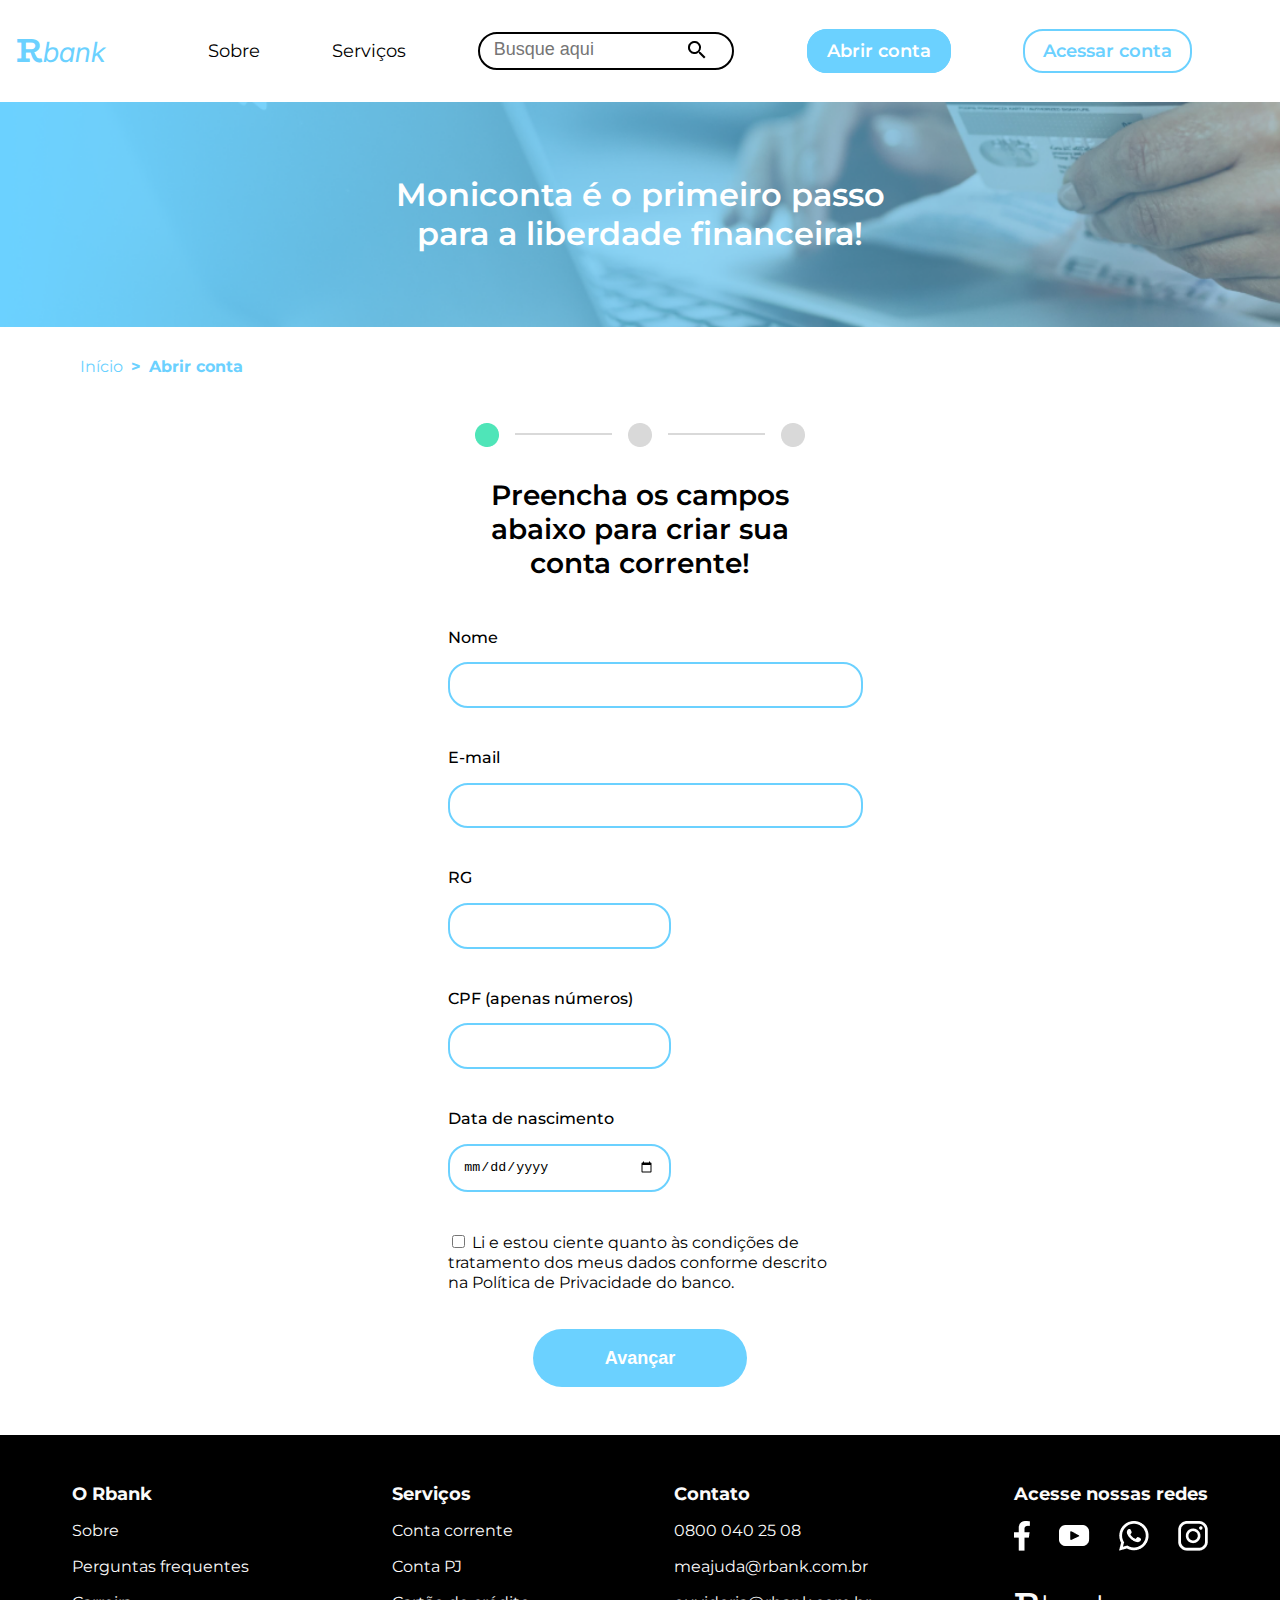
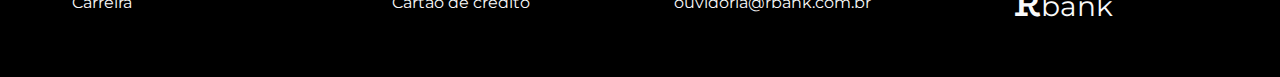
==== pages/abrir-conta-form.html @ 80e64116 "subindo repositório" ====
<!DOCTYPE html>
<html lang="pt">

<head>
    <meta charset="UTF-8">
    <meta http-equiv="X-UA-Compatible" content="IE=edge">
    <meta name="viewport" content="width=device-width, initial-scale=1.0">
    <title>Rbank - Abra sua conta</title>
    <link rel="stylesheet" href="../styles/styles.css">
    <link rel="stylesheet" href="../styles/formulario.css">
</head>

<body>
    <header class="cabecalho"></header>

    <section class="banner">
        <h3 class="banner__titulo">Moniconta é o primeiro passo para a liberdade financeira!</h3>
    </section>

    <main class="container">
        <nav class="breadcrumb" data-passo="1"></nav>

        <section class="formulario">
            <div class="formulario__container">
                <img src="../img/status-1.png" alt="Etapa um de três" class="formulario__etapas">
                <h2 class="formulario__titulo-texto">Preencha os campos abaixo para criar sua conta corrente!</h2>
            </div>
             
            <form class="principal__formulario" data-formulario>
                <!-- Campo de Nome -->
                <fieldset class="formulario__campo">
                    <label class="campo__etiqueta" for="nome">Nome</label>
                    <input type="text" name="nome" id="nome" class="campo__escrita" minlength="5" required />
                    <div class="mensagem-erro"></span>
                </fieldset>

                <!-- Campo de Email -->
                <fieldset class="formulario__campo">
                    <label class="campo__etiqueta" for="email">E-mail</label>
                    <input type="email" name="email" id="email" class="campo__escrita" minlength="5" required />
                    <div class="mensagem-erro"></span>
                </fieldset>
                
                <!-- Campo de RG -->
                <fieldset class="formulario__campo">
                    <label class="campo__etiqueta" for="rg">RG</label>
                    <input type="text" name="rg" id="rg" class="campo__escrita campo__escrita--menor" required />
                    <div class="mensagem-erro"></span>
                </fieldset>
                
                <!-- Campo de CPF -->
                <fieldset class="formulario__campo">
                    <label class="campo__etiqueta" for="cpf">CPF (apenas números)</label>
                    <input type="text" name="cpf" id="cpf" class="campo__escrita campo__escrita--menor" required minlength="11" maxlength="14" pattern="\d{3}\.?\d{3}\.?\d{3}-?\d{2}" />
                    <div class="mensagem-erro"></span>
                </fieldset>
                
                <!-- Campo de Idade -->
                <fieldset class="formulario__campo">
                    <label class="campo__etiqueta" for="aniversario">Data de nascimento</label>
                    <input type="date" name="aniversario" id="aniversario" class="campo__escrita campo__escrita--menor" required />
                    <div class="mensagem-erro"></span>
                </fieldset>
                
                <!-- Aceite dos termos -->
                <fieldset class="formulario__termos">
                    <input type="checkbox" name="termos" id="termos" class="termos__input" required />
                    <p class="termos__texto">Li e estou ciente quanto às condições de tratamento dos meus dados conforme descrito na Política de Privacidade do banco.</p>
                    <div class="mensagem-erro"></span>
                </fieldset>

                <div>
                    <input type="submit" value="Avançar" class="formulario__botao" id="enviar" data-botao-enviar>
                    <div class="mensagem-erro"></span>
                </div>
            </form>

        </section>

    </main>

    <footer class="rodape"></footer>
    <script src="../scripts/components.js" type="module"></script>
    <script src="../scripts/script.js" type="module"></script>
</body>

</html>
---- styles/styles.css ----
@import url('https://fonts.googleapis.com/css2?family=BioRhyme:wght@800&family=Inter:wght@300;700&family=Montserrat:wght@400;500;600&display=swap');
@import url('./reset.css');

:root {
    --fonte-principal: 'Montserrat', sans-serif;
    --fonte-logo: 'Inter', sans-serif;
    --azul-claro: #6BD1FF;
    --preto: #000000;
    --branco: #FFFFFF;
    --bg-principal: var(--branco);
    --vermelho: red;
}

@media screen and (prefers-color-scheme: dark) {
    :root{
        --branco: #2b2b2b;
        --preto: #f0f0f0;
        --vermelho: hsl(0, 100%, 70%);
    }
}

body {
    font-family: var(--fonte-principal);
    color: var(--preto);
    font-size: 16px;
    background-color: var(--bg-principal);
}

a {
    text-decoration: none;
}

input {
    background-color: transparent;
    color: var(--preto)
}

input[type=submit] {
    cursor: pointer;
}

input.invalid {
    border-color: var(--vermelho);
}

/* % CABECALHO */

.cabecalho {
    display: flex;
    align-items: center;
    margin: 2em 1em;
}

.cabecalho-lista {
    display: flex;
    align-items: center;
    justify-content: space-around;
    flex-basis: 100%;
    font-size: 18px;
    margin: 0 2em;
}

.cabecalho__logo {
    font-family: var(--fonte-logo);
    font-size: 28px;
    color: var(--azul-claro);
    width: 120px;
}

.logo--negrito {
    font-weight: 700;
    font-family: 'BioRhyme';
    font-size: 1.2em;
}

.cabecalho__logo-link {
    text-decoration: none;
}

.cabecalho__logo-final {
    font-weight: 400;
    font-style: italic;
}

.cabecalho__pesquisa {
    border: 2px solid var(--preto);
    border-radius: 20px;
    padding: .7em 1em;
    width: 20vw;
}

.cabecalho__pesquisa::placeholder {
    font-size: 18px;
    background: url("../img/ícone\ busca.png") no-repeat right center;
}

.cabecalho-lista__item a {
    text-decoration: none;
}

.cabecalho-lista__link {
    color: var(--preto);
}

.cabecalho-lista__item-botao {
    font-weight: 600;
    border-radius: 20px;
    padding: .5em 1em;
    color: var(--azul-claro);
    border: var(--azul-claro) 2px solid;
}

.cabecalho-lista__item-botao--azul {
    background-color: var(--azul-claro);
    color: var(--branco);
}

/* % RODAPÉ */

.rodape {
    display: flex;
    justify-content: space-around;
    background-color: #000000;
    color: #fafafa;
    padding: 3em 0;
}

.redes-sociais__lista {
    display: flex;
    justify-content: space-between;
    align-items: center;
}

.rodape__titulo {
    font-weight: 700;
    font-size: 18px;
    line-height: 22px;
}

.rodape__lista li {
    margin: 1em 0;
}

.rodape__link {
    font-weight: 400;
    font-size: 16px;
    line-height: 20px;
    text-decoration: none;
    color: #fafafa;
}

.rodape__logo {
    margin-top: .6em;
    font-size: 28px;
    line-height: 36px;
}

@media screen and (max-width: 900px) {
    .cabecalho {
        margin: 2em;
    }

    .cabecalho__pesquisa,
    .cabecalho-lista__link {
        display: none;
    }

    .cabecalho-lista__item-botao {
        display: block;
    }
}

@media screen and (max-width: 798px) {
    .rodape {
        display: block;
        padding: 1em;
    }

    .redes-sociais__lista {
        display: block;
    }
}
---- styles/formulario.css ----
.banner {
    background-image: url("../../img/banner-formulario.png");
    background-repeat: no-repeat;
    background-size: cover;
    width: 100%;
    height: 25vh;
    display: flex;
    flex-direction: column;
    justify-content: center;
    text-align: center;
}


.banner__titulo {
    font-weight: 600;
    color: var(--branco);
    font-size: 32px;
    line-height: 39px;
    width: 40%;
    margin: 0 auto;
}

.container {
    margin: 2em 5em;
}

.formulario {
    margin: 3em auto;
    width: 30vw;
}

.breadcrumb a {
    display: inline;
    font-size: 16px;
    color: var(--azul-claro);
    text
}

.breadcrumb a+a:before {
    padding: 8px;
    color: var(--azul-claro);
    content: ">";
}

.breadcrumb__pagina-atual {
    font-weight: 700;
}

.formulario__container {
    margin: 3em 0;
    text-align: center;
}

.formulario__campo {
    display: flex;
    flex-direction: column;
    gap: .5rem;
    margin-bottom: 2em;
}

.formulario__titulo-texto {
    margin: 1em 0;
    font-weight: 600;
    font-size: 28px;
    line-height: 34px;
}

.campo__etiqueta {
    font-weight: 500;
    line-height: 20px;
}

.campo__escrita {
    display: block;
    border: 2px solid var(--azul-claro);
    border-radius: 20px;
    width: 100%;
    padding: 1em;
    margin-top: .5em;

}

.campo__escrita--menor {
    width: 50%;
}

.termos__texto {
    line-height: 20px;
    display: inline;
}

.formulario__botao,
.camera__botao {
    background: var(--azul-claro);
    margin: 2em auto;
    display: block;
    border: none;
    padding: 1em 4em;
    border-radius: 30px;
    font-weight: 600;
    font-size: 18px;
    line-height: 22px;
    color: var(--branco);
}

.formulario__imagem {
    display: block;
    margin: 2em auto;
}

.formulario__imagem--invisivel {
    display: none;
}

.formulario__botao--ancora {
    text-decoration: none;
    width: 50%;
}

.formulario__texto {
    margin: 1em 8em;
}

.formulario__texto--negrito {
    font-weight: 700;
}

.formulario__texto-secundario {
    margin: 2em 6em;
}

.mensagem-erro {
    color: var(--vermelho);
    line-height: 1.25rem;
}

.campo__escrita--erro {
    border: 2px solid var(--vermelho);
}

.formulario__mensagem,
.formulario__camera {
    display: none;
}

.formulario__mensagem--sucesso,
.formulario__camera--exibir {
    display: block;
}

@media screen and (max-width: 900px) {
    .formulario {
        width: 70%;
    }

    .formulario__etapas {
        width: 100%;
    }

    .formulario__texto {
        margin: 0;
    }

    .container {
        margin: 2em;
    }
}
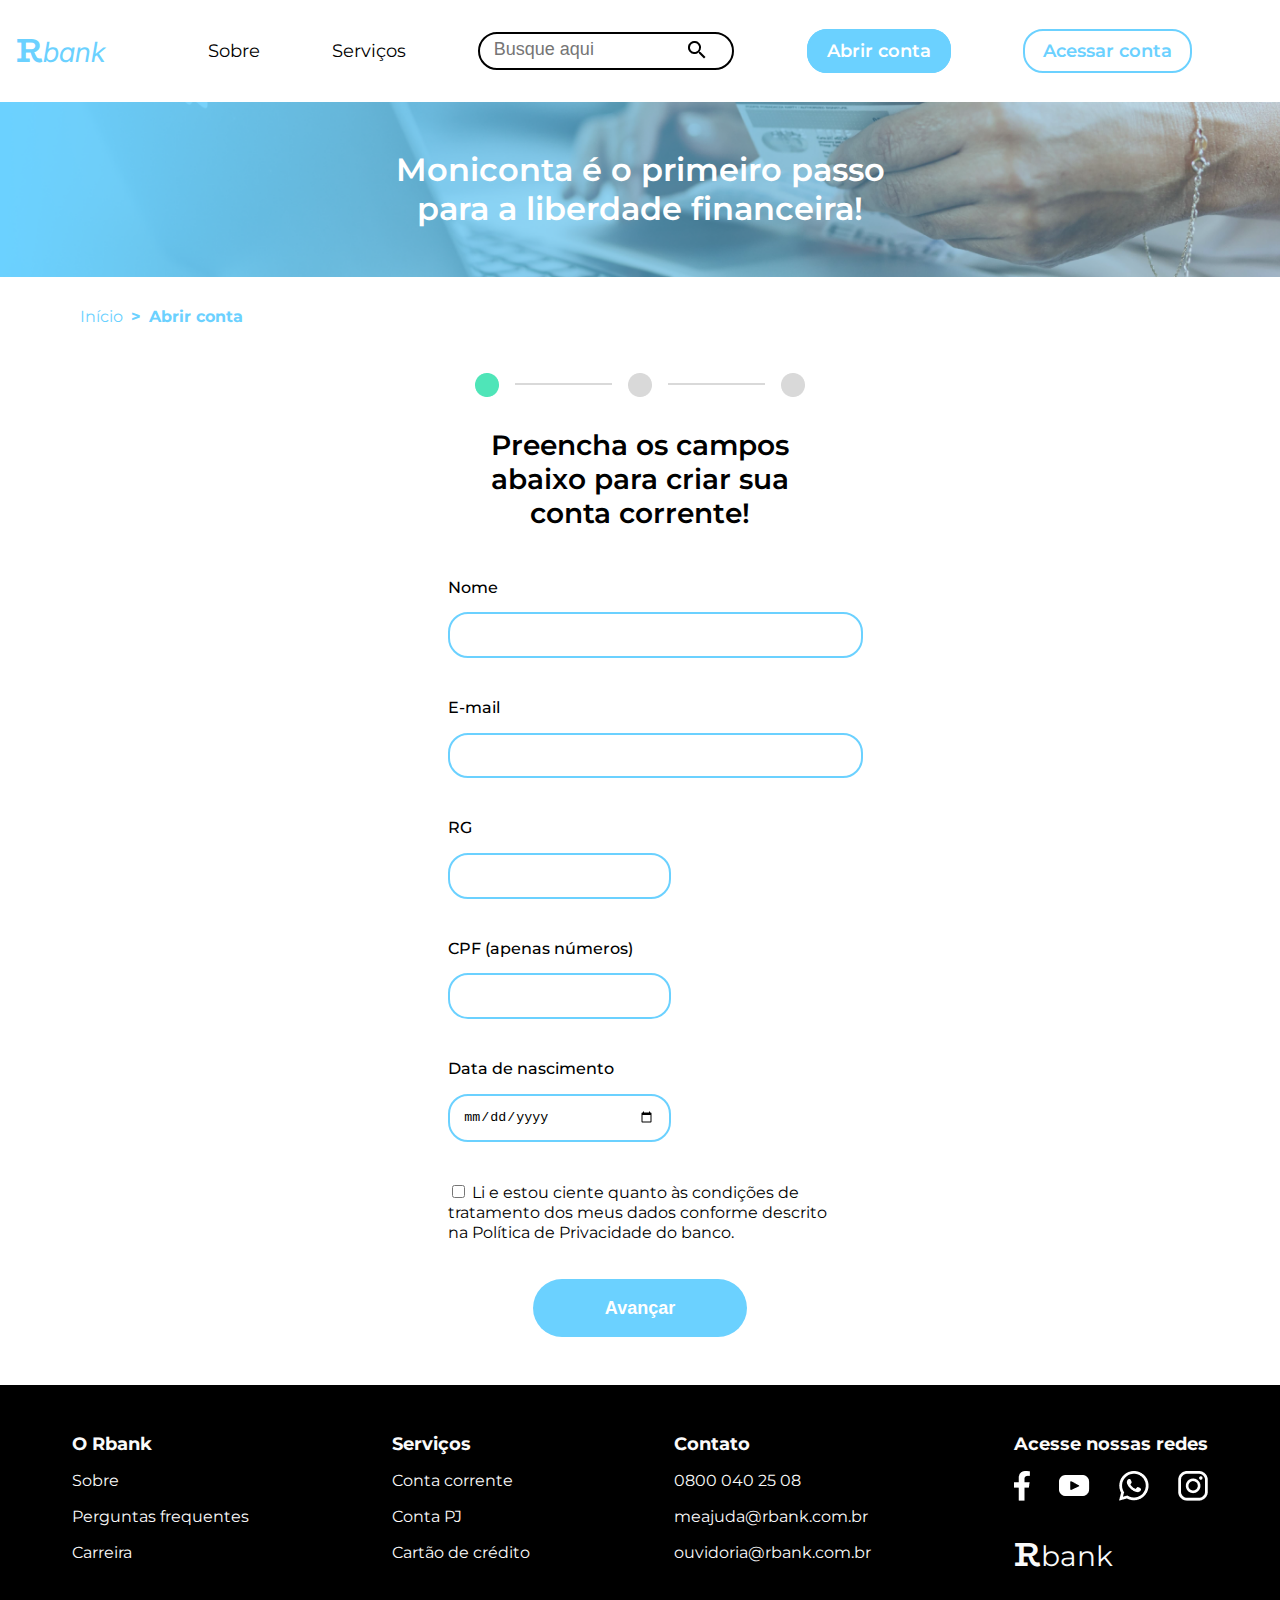
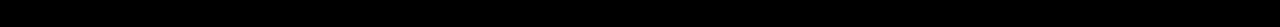
==== commit 719a8f5f: "feita página de login" ====
--- a/pages/abrir-conta-form.html
+++ b/pages/abrir-conta-form.html
@@ -81,7 +81,7 @@
 
     <footer class="rodape"></footer>
     <script src="../scripts/components.js" type="module"></script>
-    <script src="../scripts/script.js" type="module"></script>
+    <script src="../scripts/main.js" type="module"></script>
 </body>
 
 </html>--- a/styles/formulario.css
+++ b/styles/formulario.css
@@ -3,13 +3,12 @@
     background-repeat: no-repeat;
     background-size: cover;
     width: 100%;
-    height: 25vh;
+    height: 175px;
     display: flex;
     flex-direction: column;
     justify-content: center;
     text-align: center;
 }
-
 
 .banner__titulo {
     font-weight: 600;
@@ -33,7 +32,6 @@
     display: inline;
     font-size: 16px;
     color: var(--azul-claro);
-    text
 }
 
 .breadcrumb a+a:before {
@@ -77,7 +75,6 @@
     width: 100%;
     padding: 1em;
     margin-top: .5em;
-
 }
 
 .campo__escrita--menor {
